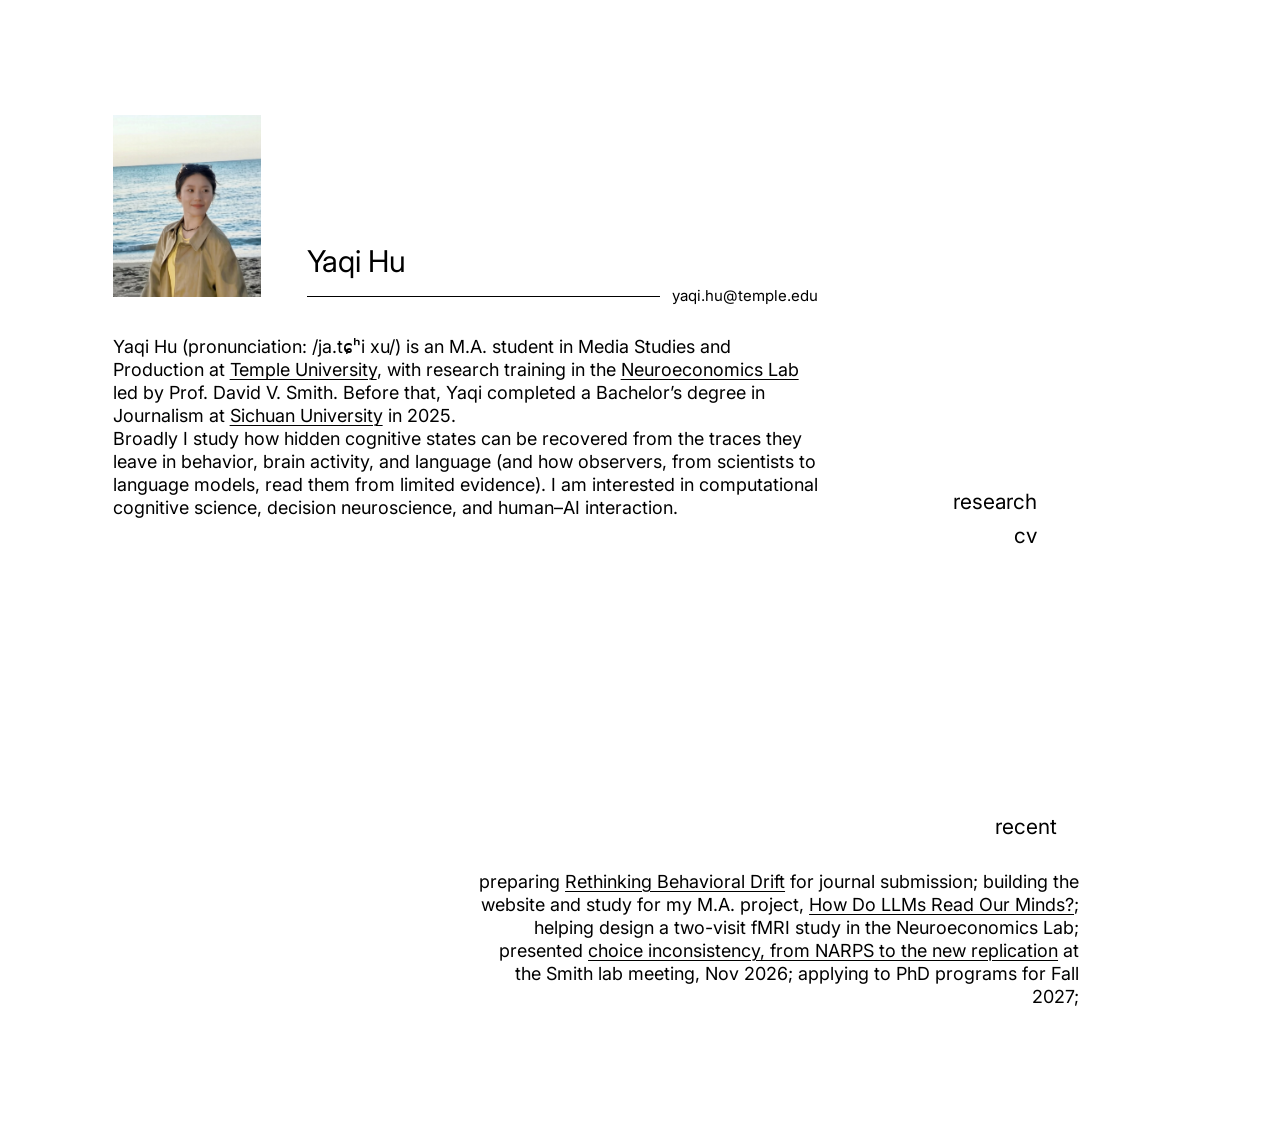
==== index.html @ c408fddb "Personal site: home, research, cv Co-Authored-By: Claude Fable 5.2 <noreply@anthropic.com> Claude-Se" ====
<!doctype html>
<html lang="en">
<head>
  <meta charset="utf-8">
  <meta name="viewport" content="width=device-width, initial-scale=1">
  <title>Yaqi Hu</title>
  <meta name="description" content="Yaqi Hu is an M.A. student at Temple University studying how hidden cognitive states can be recovered from behavior, brain activity, and language.">
  <link rel="preconnect" href="https://fonts.googleapis.com">
  <link rel="preconnect" href="https://fonts.gstatic.com" crossorigin>
  <link href="https://fonts.googleapis.com/css2?family=Inter:wght@400&display=swap" rel="stylesheet">
  <link rel="stylesheet" href="style.css">
</head>
<body>
<main class="page">

  <header class="id">
    <img class="photo" src="assets/yaqi-hu.jpg" alt="Yaqi Hu standing on a beach" width="148" height="182">
    <div>
      <h1 class="name">Yaqi Hu</h1>
      <div class="rule-row">
        <span class="rule"></span>
        <a class="email" href="mailto:yaqi.hu@temple.edu">yaqi.hu@temple.edu</a>
      </div>
    </div>
  </header>

  <!-- ============ BIO ============ -->
  <section class="bio">
    <p>Yaqi Hu (pronunciation: /ja.tɕʰi xu/) is an M.A. student in Media Studies and Production at <a href="https://www.temple.edu/">Temple University</a>, with research training in the <a href="https://sites.temple.edu/neuroeconlab/">Neuroeconomics Lab</a> led by Prof. David V. Smith. Before that, Yaqi completed a Bachelor’s degree in Journalism at <a href="https://en.scu.edu.cn/">Sichuan University</a> in 2025.</p>
    <p>Broadly I study how hidden cognitive states can be recovered from the traces they leave in behavior, brain activity, and language (and how observers, from scientists to language models, read them from limited evidence). I am interested in computational cognitive science, decision neuroscience, and human–AI interaction.</p>
  </section>

  <nav class="nav" aria-label="Pages">
    <a href="research.html">research</a>
    <a href="cv.html">cv</a>
  </nav>

  <!-- ============ RECENT ============
       Edit this paragraph as projects move. Newest first, separated by semicolons. -->
  <section class="recent">
    <h2>recent</h2>
    <p>
      preparing <a href="research.html#drift">Rethinking Behavioral Drift</a> for journal submission;
      building the website and study for my M.A. project, <a href="research.html#magic">How Do LLMs Read Our Minds?</a>;
      helping design a two-visit fMRI study in the Neuroeconomics Lab;
      presented <a href="https://hu-yaqi.github.io/presentation-smith-lab-meeting-2026-11-10/">choice inconsistency, from NARPS to the new replication</a> at the Smith lab meeting, Nov 2026;
      applying to PhD programs for Fall 2027;
    </p>
  </section>

</main>
</body>
</html>
---- style.css ----
/* Yaqi Hu — personal site. One stylesheet for every page.
   Type scale follows the layout mockup: 30 / 21 / 18 / 15 px, all regular weight. */

:root {
  --ink: #000;
  --paper: #fff;
  --photo-bg: #d9d9d9;
  --pad-left: 8.8vw;
  --pad-right: 15.7vw;
  color-scheme: light;
}

* { box-sizing: border-box; }

html { -webkit-text-size-adjust: 100%; }

body {
  margin: 0;
  background: var(--paper);
  color: var(--ink);
  font-family: "Inter", "Helvetica Neue", Helvetica, Arial, sans-serif;
  font-size: 18px;
  line-height: 23px;
  font-weight: 400;
  -webkit-font-smoothing: antialiased;
  text-rendering: optimizeLegibility;
}

a {
  color: inherit;
  text-decoration: underline;
  text-decoration-thickness: 1px;
  text-underline-offset: 3px;
}
a:hover { text-decoration-thickness: 2px; }

p { margin: 0; }
h1, h2, h3 { margin: 0; font-weight: 400; }

/* ---------- page grid ---------- */

.page {
  display: grid;
  grid-template-columns: 73% 1fr;
  grid-template-areas:
    "id     id"
    "bio    nav"
    "recent recent";
  max-width: 1960px;
  margin: 0 auto;
  padding: clamp(72px, 9vw, 178px) var(--pad-right) 120px var(--pad-left);
}

/* ---------- identity block: photo, name, rule, email ---------- */

.id {
  grid-area: id;
  display: flex;
  align-items: flex-end;
  gap: 46px;
}

.photo {
  width: 148px;
  height: 182px;
  flex: none;
  object-fit: cover;
  object-position: 50% 30%;
  background: var(--photo-bg);
  display: block;
}

.name {
  font-size: 30px;
  line-height: 36px;
  letter-spacing: -0.01em;
}
.name a { text-decoration: none; }

.rule-row {
  display: flex;
  align-items: center;
  margin-top: 8px;
  margin-bottom: -8px;
}
.rule {
  width: 353px;
  max-width: 40vw;
  height: 0;
  border-top: 1.5px solid var(--ink);
  flex: none;
}
.email {
  margin-left: 12px;
  font-size: 15px;
  line-height: 18px;
  text-decoration: none;
  white-space: nowrap;
}
.email:hover { text-decoration: underline; }

/* ---------- bio ---------- */

.bio {
  grid-area: bio;
  margin-top: 38px;
}

/* ---------- nav ---------- */

.nav {
  grid-area: nav;
  align-self: end;
  margin-bottom: -34px;          /* hangs one line below the bio, as in the mockup */
  padding-right: 42px;
  text-align: right;
  font-size: 21px;
  line-height: 34px;
}
.nav a {
  display: block;
  text-decoration: none;
}
.nav a:hover,
.nav a[aria-current="page"] { text-decoration: underline; }

/* ---------- recent ---------- */

.recent {
  grid-area: recent;
  width: min(605px, 100%);
  margin-left: auto;
  margin-top: clamp(140px, 23vw, 450px);
  text-align: right;
}
.recent h2 {
  font-size: 21px;
  line-height: 26px;
  padding-right: 22px;
  margin-bottom: 30px;
}

/* ---------- inner pages (research, cv) ---------- */

.page.sub {
  grid-template-areas:
    "id      nav"
    "content content";
  padding-top: clamp(64px, 6vw, 120px);
}
.page.sub .nav { margin-bottom: -8px; }

.content {
  grid-area: content;
  width: 73%;
  margin-top: 72px;
}
.content > .lede { margin-bottom: 64px; }

.content section + section { margin-top: 72px; }

.content h2 {
  font-size: 21px;
  line-height: 26px;
  margin-bottom: 26px;
}

.entry + .entry { margin-top: 40px; }

.entry h3 {
  font-size: 21px;
  line-height: 27px;
}
.entry .head {
  display: flex;
  justify-content: space-between;
  align-items: baseline;
  gap: 24px;
}
.entry .when {
  font-size: 15px;
  line-height: 18px;
  white-space: nowrap;
  flex: none;
}
.meta {
  font-size: 15px;
  line-height: 20px;
  margin-top: 4px;
}
.entry p + p,
.entry ul { margin-top: 10px; }
.entry h3 + p { margin-top: 10px; }
.entry h3 + .meta,
.entry .head + .meta { margin-top: 4px; }

ul {
  margin: 0;
  padding: 0;
  list-style: none;
}
ul li {
  position: relative;
  padding-left: 22px;
}
ul li + li { margin-top: 6px; }
ul li::before {
  content: "–";
  position: absolute;
  left: 0;
}

.plain p + p { margin-top: 10px; }

.foot {
  grid-area: content;
  display: none;
}

/* ---------- small screens ---------- */

@media (max-width: 760px) {
  :root {
    --pad-left: 7vw;
    --pad-right: 10.4vw;
  }

  .page,
  .page.sub {
    grid-template-columns: 1fr;
    grid-template-areas:
      "nav"
      "id"
      "bio"
      "recent";
    padding-top: 56px;
    padding-bottom: 72px;
  }
  .page.sub {
    grid-template-areas:
      "nav"
      "id"
      "content";
  }

  .nav,
  .page.sub .nav {
    align-self: start;
    margin-bottom: 0;
    padding-right: 5.6vw;
    line-height: 31px;
  }

  .id {
    display: block;
    margin-top: 50px;
  }
  .photo {
    width: 112px;
    height: 150px;
  }
  .name { margin-top: 22px; }
  .rule-row {
    display: block;
    margin: 8px 0 0 -4px;
  }
  .rule {
    display: block;
    width: 258px;
    max-width: 70%;
  }
  .email {
    display: inline-block;
    margin: 8px 0 0 9px;
  }

  .bio {
    margin-top: 22px;
    padding-right: 9vw;
  }

  .recent {
    width: 72%;
    margin-top: 150px;
  }
  .recent h2 {
    padding-right: 14px;
    margin-bottom: 26px;
  }

  .page.sub .id { margin-top: 36px; }
  .content {
    width: 100%;
    margin-top: 48px;
  }
  .content > .lede { margin-bottom: 48px; }
  .content section + section { margin-top: 56px; }
  .entry .head { display: block; }
  .entry .when { display: block; margin-top: 4px; }
}

@media print {
  .nav { display: none; }
  .page, .page.sub { padding: 0; display: block; }
  .content { width: 100%; margin-top: 24px; }
  body { font-size: 11pt; line-height: 1.35; }
  .entry { break-inside: avoid; }
}
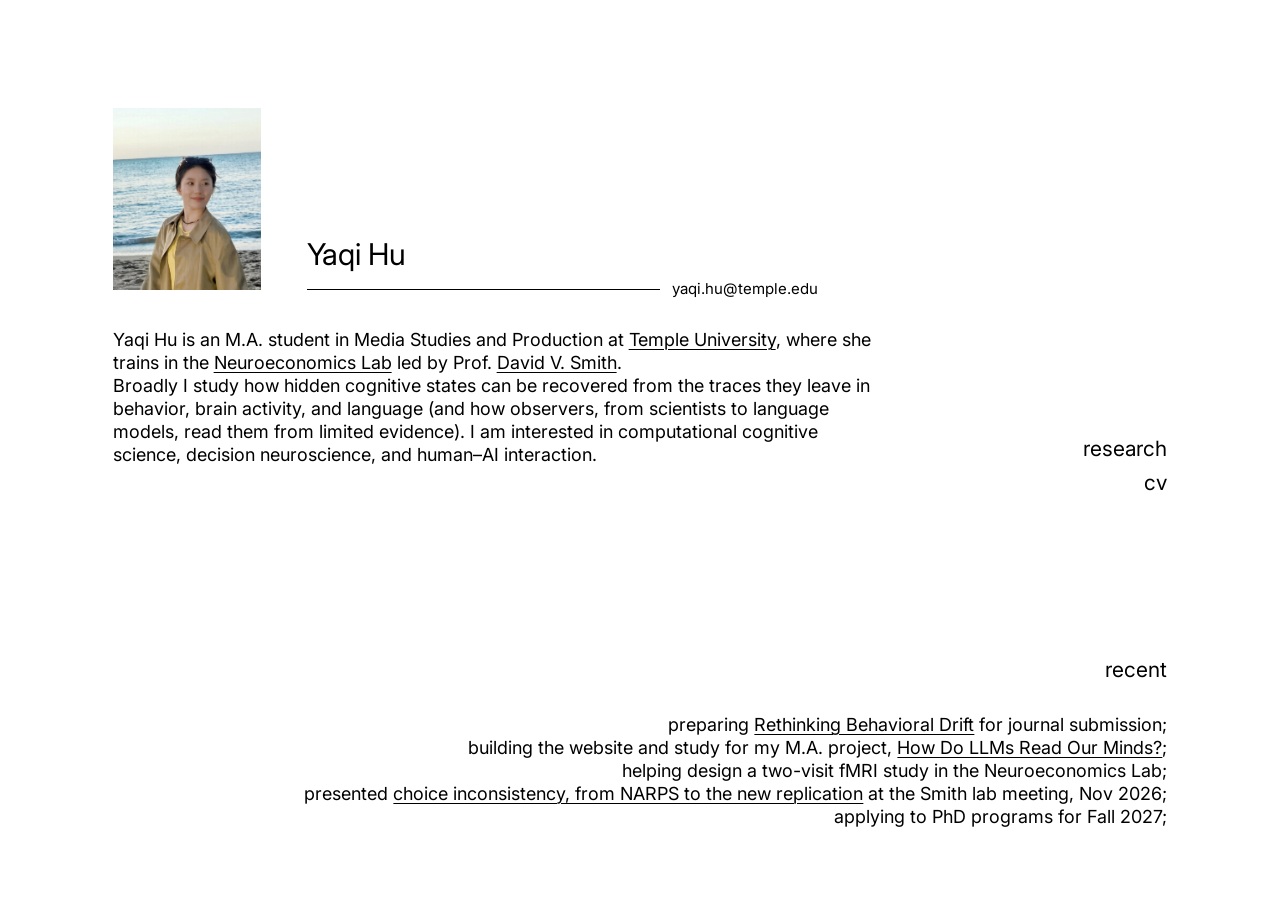
==== commit c9d53594: "Home: one-screen layout, shorter bio, one-line recent items, symmetric margins Co-Authored-By: Claud" ====
--- a/index.html
+++ b/index.html
@@ -11,7 +11,7 @@
   <link rel="stylesheet" href="style.css">
 </head>
 <body>
-<main class="page">
+<main class="page home">
 
   <header class="id">
     <img class="photo" src="assets/yaqi-hu.jpg" alt="Yaqi Hu standing on a beach" width="148" height="182">
@@ -26,7 +26,7 @@
 
   <!-- ============ BIO ============ -->
   <section class="bio">
-    <p>Yaqi Hu (pronunciation: /ja.tɕʰi xu/) is an M.A. student in Media Studies and Production at <a href="https://www.temple.edu/">Temple University</a>, with research training in the <a href="https://sites.temple.edu/neuroeconlab/">Neuroeconomics Lab</a> led by Prof. David V. Smith. Before that, Yaqi completed a Bachelor’s degree in Journalism at <a href="https://en.scu.edu.cn/">Sichuan University</a> in 2025.</p>
+    <p>Yaqi Hu is an M.A. student in Media Studies and Production at <a href="https://www.temple.edu/">Temple University</a>, where she trains in the <a href="https://sites.temple.edu/neuroeconlab/">Neuroeconomics Lab</a> led by Prof. <a href="https://sites.temple.edu/neuroeconlab/people/">David V. Smith</a>.</p>
     <p>Broadly I study how hidden cognitive states can be recovered from the traces they leave in behavior, brain activity, and language (and how observers, from scientists to language models, read them from limited evidence). I am interested in computational cognitive science, decision neuroscience, and human–AI interaction.</p>
   </section>
 
@@ -36,16 +36,16 @@
   </nav>
 
   <!-- ============ RECENT ============
-       Edit this paragraph as projects move. Newest first, separated by semicolons. -->
+       One <li> per item, newest first. Each item sits on its own line. -->
   <section class="recent">
     <h2>recent</h2>
-    <p>
-      preparing <a href="research.html#drift">Rethinking Behavioral Drift</a> for journal submission;
-      building the website and study for my M.A. project, <a href="research.html#magic">How Do LLMs Read Our Minds?</a>;
-      helping design a two-visit fMRI study in the Neuroeconomics Lab;
-      presented <a href="https://hu-yaqi.github.io/presentation-smith-lab-meeting-2026-11-10/">choice inconsistency, from NARPS to the new replication</a> at the Smith lab meeting, Nov 2026;
-      applying to PhD programs for Fall 2027;
-    </p>
+    <ul>
+      <li>preparing <a href="research.html#drift">Rethinking Behavioral Drift</a> for journal submission;</li>
+      <li>building the website and study for my M.A. project, <a href="research.html#magic">How Do LLMs Read Our Minds?</a>;</li>
+      <li>helping design a two-visit fMRI study in the Neuroeconomics Lab;</li>
+      <li>presented <a href="https://hu-yaqi.github.io/presentation-smith-lab-meeting-2026-11-10/">choice inconsistency, from NARPS to the new replication</a> at the Smith lab meeting, Nov 2026;</li>
+      <li>applying to PhD programs for Fall 2027;</li>
+    </ul>
   </section>
 
 </main>
--- a/style.css
+++ b/style.css
@@ -6,7 +6,7 @@
   --paper: #fff;
   --photo-bg: #d9d9d9;
   --pad-left: 8.8vw;
-  --pad-right: 15.7vw;
+  --pad-right: 8.8vw;
   color-scheme: light;
 }
 
@@ -112,7 +112,6 @@
   grid-area: nav;
   align-self: end;
   margin-bottom: -34px;          /* hangs one line below the bio, as in the mockup */
-  padding-right: 42px;
   text-align: right;
   font-size: 21px;
   line-height: 34px;
@@ -128,16 +127,30 @@
 
 .recent {
   grid-area: recent;
-  width: min(605px, 100%);
-  margin-left: auto;
-  margin-top: clamp(140px, 23vw, 450px);
+  align-self: end;
+  margin-top: 64px;
   text-align: right;
 }
 .recent h2 {
   font-size: 21px;
   line-height: 26px;
-  padding-right: 22px;
   margin-bottom: 30px;
+}
+
+.recent ul li {
+  padding-left: 0;
+  white-space: nowrap;            /* each item on one long line */
+}
+.recent ul li::before { content: none; }
+.recent ul li + li { margin-top: 0; }
+
+/* home fits one screen: recent sits at the bottom of the window */
+.page.home {
+  min-height: 100vh;
+  min-height: 100svh;
+  grid-template-rows: auto auto 1fr;
+  padding-top: clamp(40px, 12vh, 178px);
+  padding-bottom: clamp(36px, 8vh, 120px);
 }
 
 /* ---------- inner pages (research, cv) ---------- */
@@ -222,7 +235,7 @@
 @media (max-width: 760px) {
   :root {
     --pad-left: 7vw;
-    --pad-right: 10.4vw;
+    --pad-right: 7vw;
   }
 
   .page,
@@ -247,7 +260,6 @@
   .page.sub .nav {
     align-self: start;
     margin-bottom: 0;
-    padding-right: 5.6vw;
     line-height: 31px;
   }
 
@@ -279,12 +291,15 @@
     padding-right: 9vw;
   }
 
-  .recent {
-    width: 72%;
-    margin-top: 150px;
+  .recent { margin-top: 110px; }
+  .recent ul li { white-space: normal; }
+  .recent ul li + li { margin-top: 10px; }
+  .page.home {
+    grid-template-rows: auto;
+    padding-top: 56px;
+    padding-bottom: 72px;
   }
   .recent h2 {
-    padding-right: 14px;
     margin-bottom: 26px;
   }
 
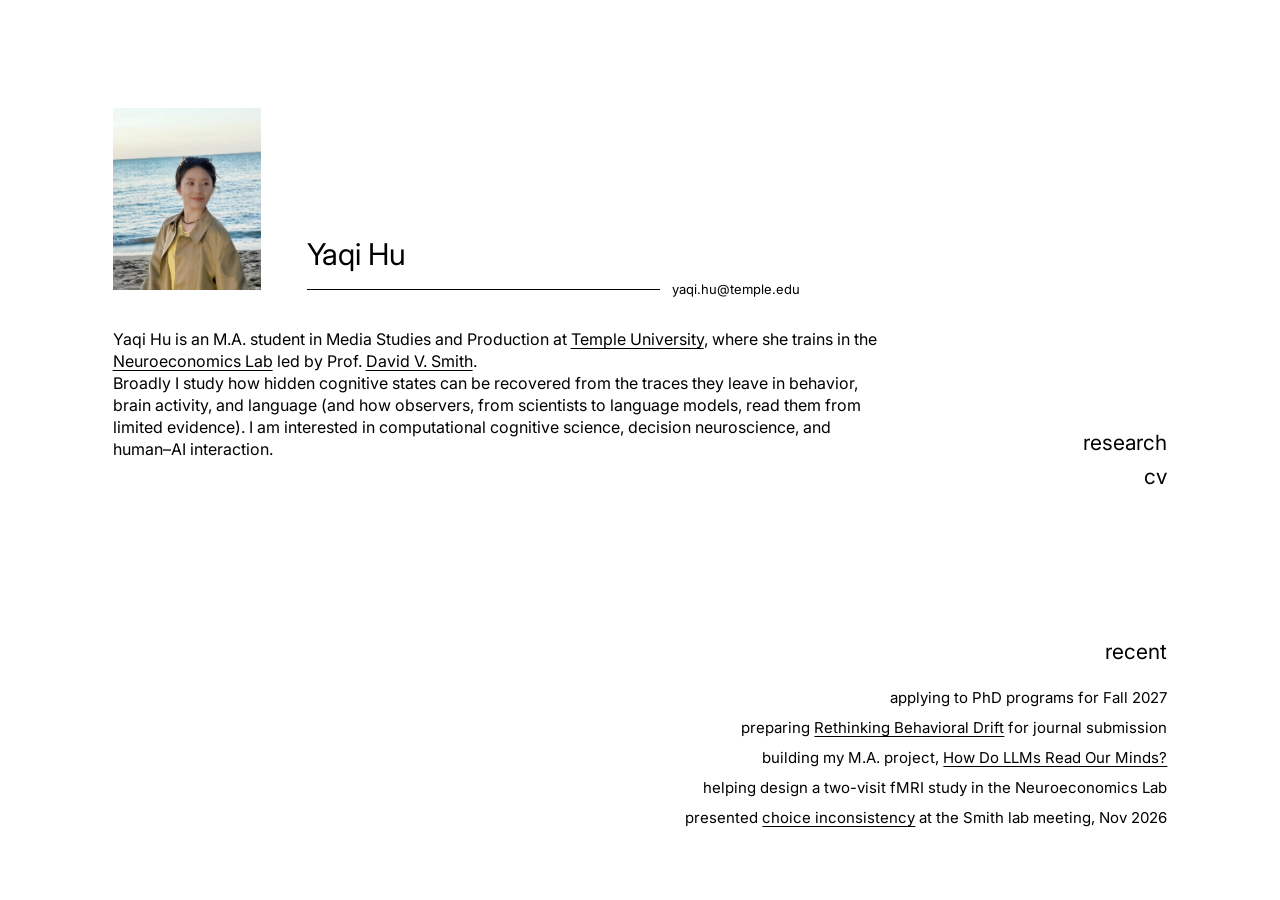
==== commit a1ddc865: "Fixed one-screen home, reordered one-line recent items, stronger type hierarchy and project spacing " ====
--- a/index.html
+++ b/index.html
@@ -36,18 +36,36 @@
   </nav>
 
   <!-- ============ RECENT ============
-       One <li> per item, newest first. Each item sits on its own line. -->
+       One <li> per item, most important first. Each item stays on one line,
+       however long; the script at the bottom shrinks the text if a line is wider than the screen. -->
   <section class="recent">
     <h2>recent</h2>
-    <ul>
-      <li>preparing <a href="research.html#drift">Rethinking Behavioral Drift</a> for journal submission;</li>
-      <li>building the website and study for my M.A. project, <a href="research.html#magic">How Do LLMs Read Our Minds?</a>;</li>
-      <li>helping design a two-visit fMRI study in the Neuroeconomics Lab;</li>
-      <li>presented <a href="https://hu-yaqi.github.io/presentation-smith-lab-meeting-2026-11-10/">choice inconsistency, from NARPS to the new replication</a> at the Smith lab meeting, Nov 2026;</li>
-      <li>applying to PhD programs for Fall 2027;</li>
+    <ul id="recent-list">
+      <li>applying to PhD programs for Fall 2027</li>
+      <li>preparing <a href="research.html#drift">Rethinking Behavioral Drift</a> for journal submission</li>
+      <li>building my M.A. project, <a href="research.html#magic">How Do LLMs Read Our Minds?</a></li>
+      <li>helping design a two-visit fMRI study in the Neuroeconomics Lab</li>
+      <li>presented <a href="https://hu-yaqi.github.io/presentation-smith-lab-meeting-2026-11-10/">choice inconsistency</a> at the Smith lab meeting, Nov 2026</li>
     </ul>
   </section>
 
 </main>
+<script>
+  // Keep every "recent" item on a single line: shrink the list's text until the longest line fits.
+  (function () {
+    var ul = document.getElementById('recent-list');
+    if (!ul) return;
+    function fit() {
+      ul.style.fontSize = '';
+      var base = parseFloat(getComputedStyle(ul).fontSize), widest = 0;
+      for (var i = 0; i < ul.children.length; i++) widest = Math.max(widest, ul.children[i].scrollWidth);
+      if (widest > ul.clientWidth) ul.style.fontSize = Math.max(8, Math.floor(base * ul.clientWidth / widest * 10) / 10) + 'px';
+    }
+    fit();
+    window.addEventListener('resize', fit);
+    window.addEventListener('load', fit);
+    if (document.fonts && document.fonts.ready) document.fonts.ready.then(fit);
+  })();
+</script>
 </body>
 </html>
--- a/style.css
+++ b/style.css
@@ -1,12 +1,12 @@
 /* Yaqi Hu — personal site. One stylesheet for every page.
-   Type scale follows the layout mockup: 30 / 21 / 18 / 15 px, all regular weight. */
+   Type layers, all regular weight:
+   30 name / 21 section title / 18 entry title / 15–16 text / 13 small notes. */
 
 :root {
   --ink: #000;
   --paper: #fff;
   --photo-bg: #d9d9d9;
-  --pad-left: 8.8vw;
-  --pad-right: 8.8vw;
+  --pad-x: 8.8vw;                 /* same gap on the left and right edge */
   color-scheme: light;
 }
 
@@ -19,8 +19,8 @@
   background: var(--paper);
   color: var(--ink);
   font-family: "Inter", "Helvetica Neue", Helvetica, Arial, sans-serif;
-  font-size: 18px;
-  line-height: 23px;
+  font-size: 15px;
+  line-height: 21px;
   font-weight: 400;
   -webkit-font-smoothing: antialiased;
   text-rendering: optimizeLegibility;
@@ -36,6 +36,7 @@
 
 p { margin: 0; }
 h1, h2, h3 { margin: 0; font-weight: 400; }
+ul { margin: 0; padding: 0; list-style: none; }
 
 /* ---------- page grid ---------- */
 
@@ -48,7 +49,17 @@
     "recent recent";
   max-width: 1960px;
   margin: 0 auto;
-  padding: clamp(72px, 9vw, 178px) var(--pad-right) 120px var(--pad-left);
+  padding: clamp(72px, 9vw, 178px) var(--pad-x) 120px;
+}
+
+/* home is a fixed page: exactly one screen, no scrolling */
+.page.home {
+  height: 100vh;
+  height: 100svh;
+  overflow: hidden;
+  grid-template-rows: auto auto 1fr;
+  padding-top: clamp(32px, 12vh, 178px);
+  padding-bottom: clamp(28px, 8vh, 120px);
 }
 
 /* ---------- identity block: photo, name, rule, email ---------- */
@@ -92,7 +103,7 @@
 }
 .email {
   margin-left: 12px;
-  font-size: 15px;
+  font-size: 13px;
   line-height: 18px;
   text-decoration: none;
   white-space: nowrap;
@@ -104,6 +115,8 @@
 .bio {
   grid-area: bio;
   margin-top: 38px;
+  font-size: 16px;
+  line-height: 22px;
 }
 
 /* ---------- nav ---------- */
@@ -128,30 +141,23 @@
 .recent {
   grid-area: recent;
   align-self: end;
-  margin-top: 64px;
+  min-width: 0;
+  margin-top: 48px;
   text-align: right;
 }
 .recent h2 {
   font-size: 21px;
   line-height: 26px;
-  margin-bottom: 30px;
-}
-
-.recent ul li {
-  padding-left: 0;
-  white-space: nowrap;            /* each item on one long line */
-}
-.recent ul li::before { content: none; }
-.recent ul li + li { margin-top: 0; }
-
-/* home fits one screen: recent sits at the bottom of the window */
-.page.home {
-  min-height: 100vh;
-  min-height: 100svh;
-  grid-template-rows: auto auto 1fr;
-  padding-top: clamp(40px, 12vh, 178px);
-  padding-bottom: clamp(36px, 8vh, 120px);
-}
+  margin-bottom: 22px;
+}
+.recent ul {
+  font-size: 15px;
+  line-height: 1.4;
+}
+.recent li {
+  white-space: nowrap;           /* one item = one line, never wraps */
+}
+.recent li + li { margin-top: 0.6em; }
 
 /* ---------- inner pages (research, cv) ---------- */
 
@@ -168,21 +174,26 @@
   width: 73%;
   margin-top: 72px;
 }
-.content > .lede { margin-bottom: 64px; }
-
-.content section + section { margin-top: 72px; }
+.content > .lede {
+  font-size: 16px;
+  line-height: 22px;
+  margin-bottom: 80px;
+}
+
+.content section + section { margin-top: 96px; }
 
 .content h2 {
   font-size: 21px;
   line-height: 26px;
-  margin-bottom: 26px;
-}
-
-.entry + .entry { margin-top: 40px; }
+  margin-bottom: 36px;
+}
+
+/* wide gap between one project and the next, tight spacing inside a project */
+.entry + .entry { margin-top: 60px; }
 
 .entry h3 {
-  font-size: 21px;
-  line-height: 27px;
+  font-size: 18px;
+  line-height: 24px;
 }
 .entry .head {
   display: flex;
@@ -191,33 +202,30 @@
   gap: 24px;
 }
 .entry .when {
-  font-size: 15px;
+  font-size: 13px;
   line-height: 18px;
   white-space: nowrap;
   flex: none;
 }
 .meta {
-  font-size: 15px;
-  line-height: 20px;
-  margin-top: 4px;
-}
+  font-size: 13px;
+  line-height: 18px;
+}
+.entry .head + .meta { margin-top: 3px; }
 .entry p + p,
-.entry ul { margin-top: 10px; }
-.entry h3 + p { margin-top: 10px; }
-.entry h3 + .meta,
-.entry .head + .meta { margin-top: 4px; }
-
-ul {
-  margin: 0;
-  padding: 0;
-  list-style: none;
-}
-ul li {
+.entry .meta + ul,
+.entry .head + p { margin-top: 8px; }
+.entry .meta + p { margin-top: 10px; }
+
+/* short entries with a title line only (coursework, honors) sit closer together */
+.compact .entry + .entry { margin-top: 22px; }
+
+.entry ul li {
   position: relative;
-  padding-left: 22px;
-}
-ul li + li { margin-top: 6px; }
-ul li::before {
+  padding-left: 20px;
+}
+.entry ul li + li { margin-top: 5px; }
+.entry ul li::before {
   content: "–";
   position: absolute;
   left: 0;
@@ -225,99 +233,96 @@
 
 .plain p + p { margin-top: 10px; }
 
-.foot {
-  grid-area: content;
-  display: none;
-}
-
 /* ---------- small screens ---------- */
 
 @media (max-width: 760px) {
-  :root {
-    --pad-left: 7vw;
-    --pad-right: 7vw;
-  }
-
-  .page,
+  :root { --pad-x: 7vw; }
+
+  .page.home {
+    grid-template-columns: 1fr auto;
+    grid-template-areas:
+      "id     nav"
+      "bio    bio"
+      "recent recent";
+    height: auto;
+    min-height: 100vh;
+    min-height: 100svh;
+    overflow: visible;
+    padding-top: 28px;
+    padding-bottom: 24px;
+  }
   .page.sub {
     grid-template-columns: 1fr;
     grid-template-areas:
       "nav"
       "id"
-      "bio"
-      "recent";
-    padding-top: 56px;
+      "content";
+    padding-top: 40px;
     padding-bottom: 72px;
-  }
-  .page.sub {
-    grid-template-areas:
-      "nav"
-      "id"
-      "content";
   }
 
   .nav,
   .page.sub .nav {
     align-self: start;
     margin-bottom: 0;
-    line-height: 31px;
-  }
-
-  .id {
-    display: block;
-    margin-top: 50px;
-  }
+    font-size: 19px;
+    line-height: 28px;
+  }
+
+  .id { display: block; }
   .photo {
-    width: 112px;
-    height: 150px;
-  }
-  .name { margin-top: 22px; }
+    width: 90px;
+    height: 120px;
+  }
+  .name { margin-top: 16px; }
   .rule-row {
     display: block;
-    margin: 8px 0 0 -4px;
+    margin: 6px 0 0 -4px;
   }
   .rule {
     display: block;
     width: 258px;
-    max-width: 70%;
+    max-width: 70vw;
   }
   .email {
     display: inline-block;
-    margin: 8px 0 0 9px;
+    margin: 6px 0 0 9px;
   }
 
   .bio {
-    margin-top: 22px;
-    padding-right: 9vw;
-  }
-
-  .recent { margin-top: 110px; }
-  .recent ul li { white-space: normal; }
-  .recent ul li + li { margin-top: 10px; }
-  .page.home {
-    grid-template-rows: auto;
-    padding-top: 56px;
-    padding-bottom: 72px;
-  }
-  .recent h2 {
-    margin-bottom: 26px;
-  }
-
-  .page.sub .id { margin-top: 36px; }
+    margin-top: 16px;
+    font-size: 14px;
+    line-height: 19px;
+  }
+
+  .recent { margin-top: 28px; }
+  .recent h2 { margin-bottom: 14px; }
+  .recent ul { font-size: 13px; }
+
+  .page.sub .id { margin-top: 28px; }
   .content {
     width: 100%;
-    margin-top: 48px;
-  }
-  .content > .lede { margin-bottom: 48px; }
-  .content section + section { margin-top: 56px; }
+    margin-top: 44px;
+  }
+  .content > .lede { margin-bottom: 56px; }
+  .content section + section { margin-top: 72px; }
   .entry .head { display: block; }
-  .entry .when { display: block; margin-top: 4px; }
+  .entry .when { display: block; margin-top: 3px; }
+}
+
+/* very short windows: let the home page scroll rather than cut text off */
+@media (max-height: 560px) {
+  .page.home {
+    height: auto;
+    min-height: 100vh;
+    overflow: visible;
+  }
 }
 
 @media print {
   .nav { display: none; }
   .page, .page.sub { padding: 0; display: block; }
   .content { width: 100%; margin-top: 24px; }
-  body { font-size: 11pt; line-height: 1.35; }
+  body { font-size: 10.5pt; line-height: 1.35; }
   .entry { break-inside: avoid; }
 }
